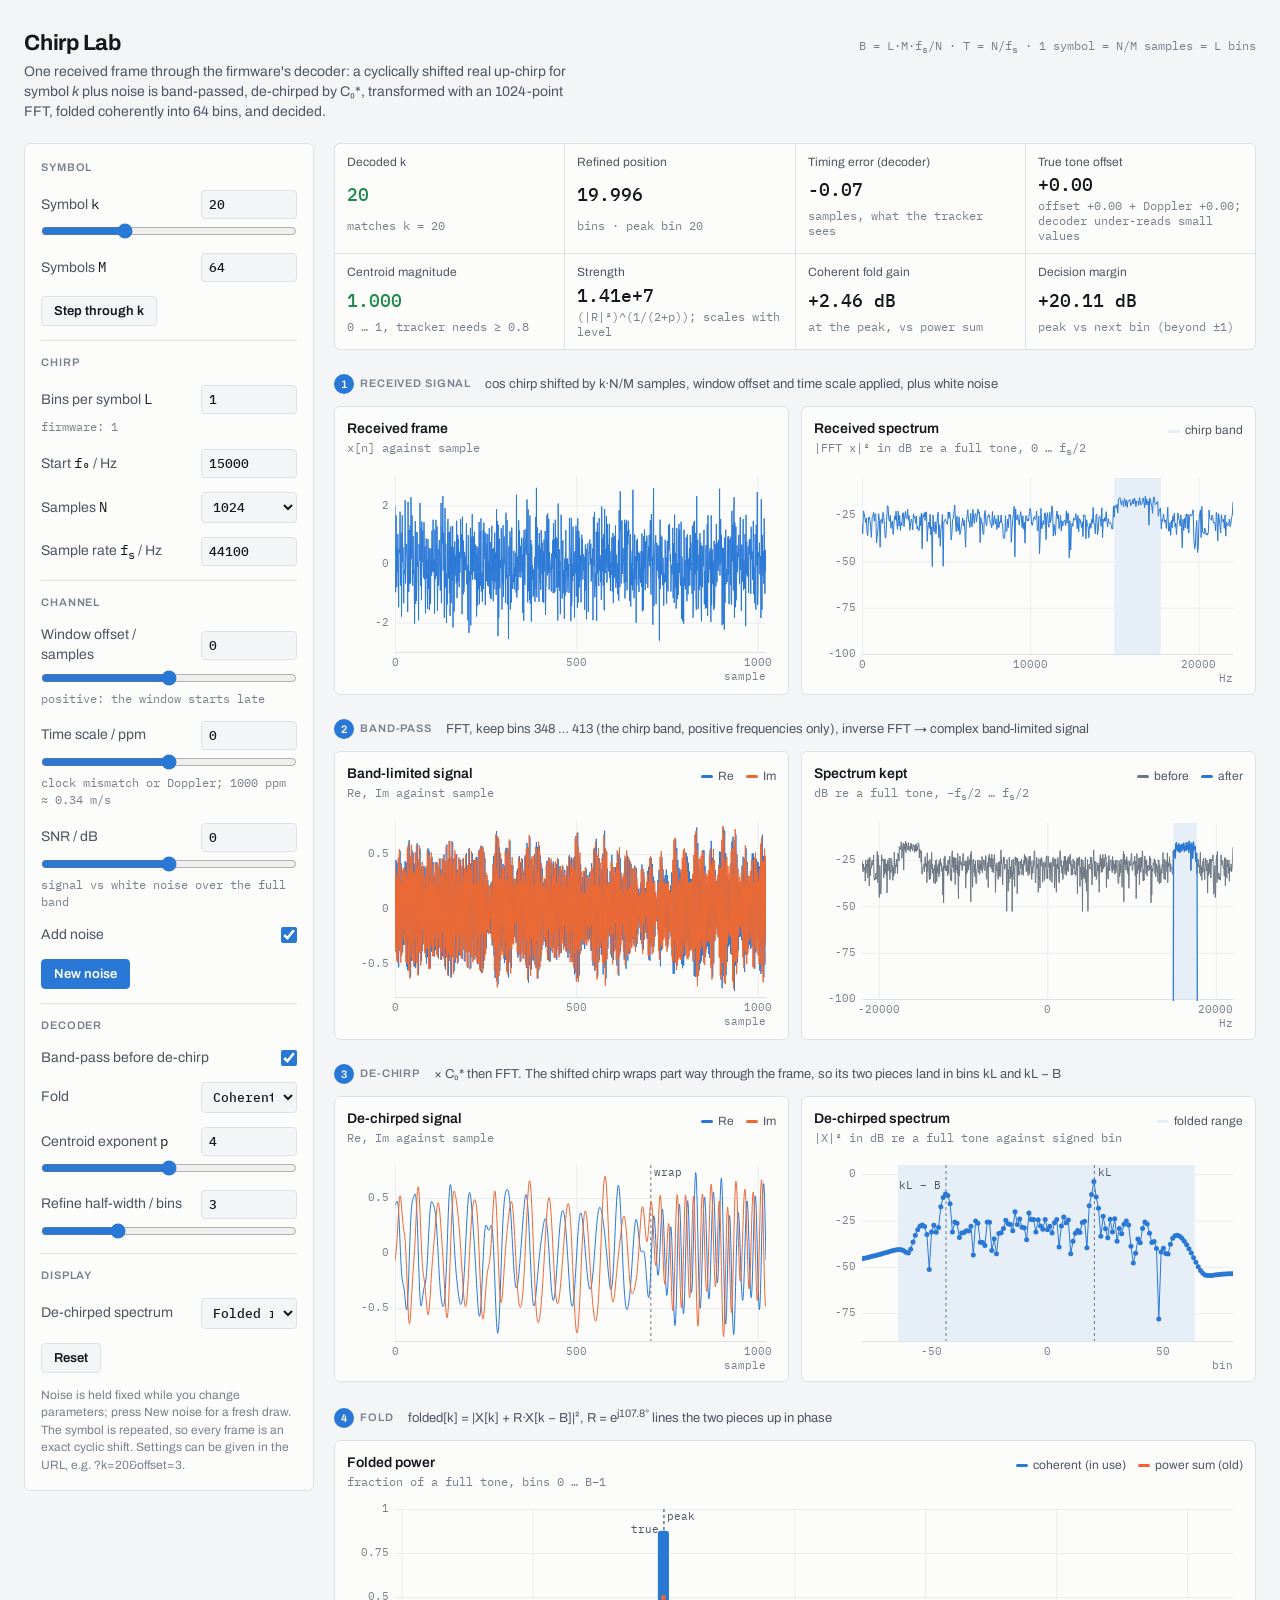
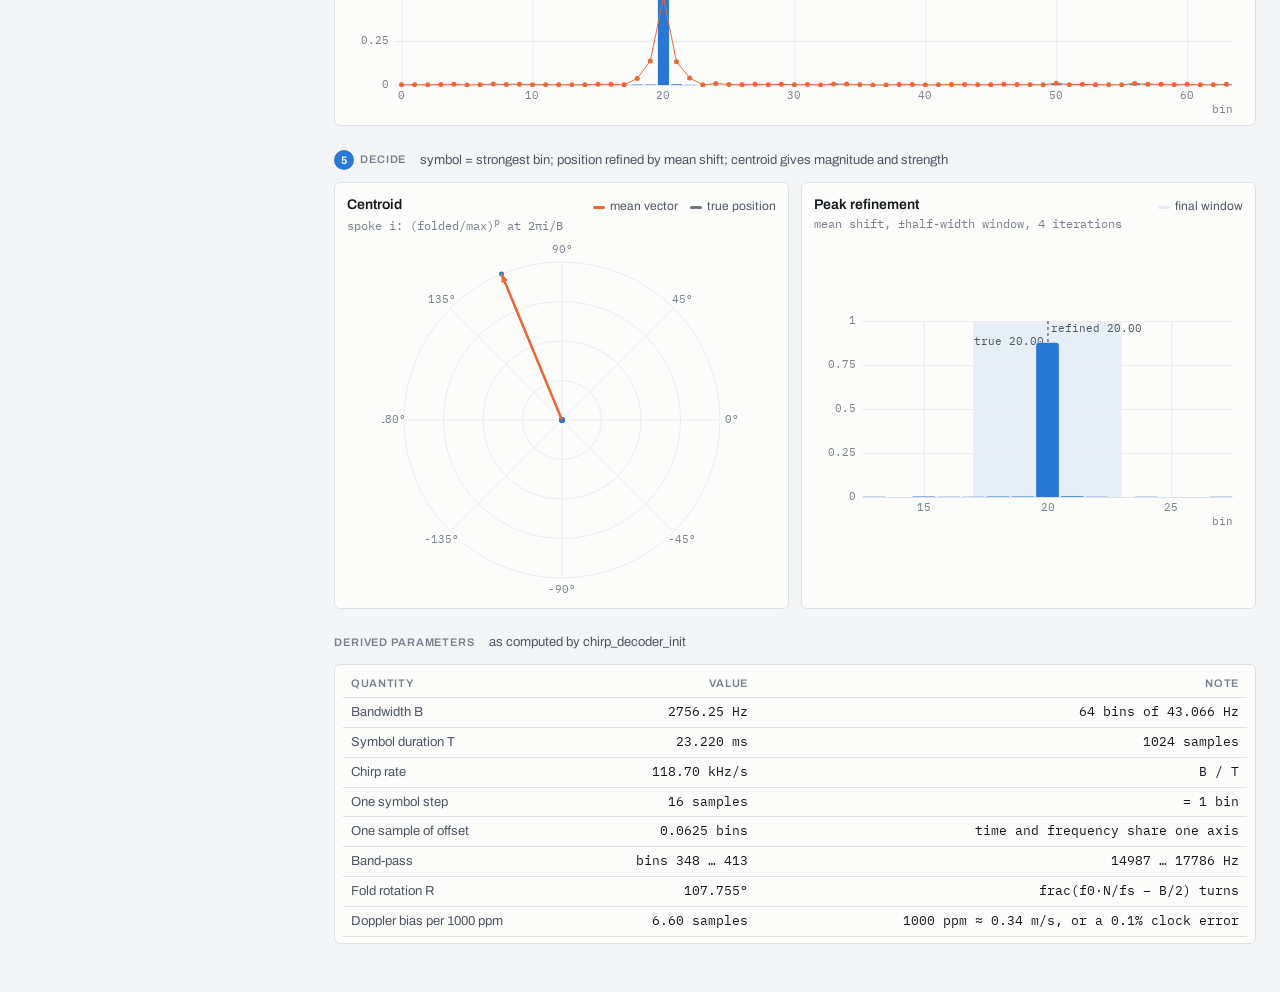
==== tools/chirp-lab/index.html @ 31086c86 "chirp-lab" ====
<!doctype html>
<html lang="en">
<head>
<meta charset="utf-8">
<meta name="viewport" content="width=device-width, initial-scale=1, viewport-fit=cover">
<title>Chirp Lab</title>
<link rel="preconnect" href="https://fonts.googleapis.com">
<link rel="preconnect" href="https://fonts.gstatic.com" crossorigin>
<link rel="stylesheet" href="https://fonts.googleapis.com/css2?family=Archivo:wght@400;500;600;700&family=IBM+Plex+Mono:wght@400;500&display=swap">
<link rel="stylesheet" href="style.css">
</head>
<body>
<!--
  Chirp Lab: the firmware's receive path, one stage per section.
  Structure (see README.md): dsp.js = maths (mirrors chirp_decoder.c),
  charts.js = plotting, app.js = controls and wiring, this file = layout.
  Each <figure id="..."> is filled in by the matching function in app.js.
-->
<div class="wrap">
  <header>
    <div>
      <h1>Chirp Lab</h1>
      <p class="sub">One received frame through the firmware's decoder: a cyclically shifted real up-chirp for symbol <i>k</i> plus noise is band-passed, de-chirped by C₀*, transformed with an <span id="nLabel">1024</span>-point FFT, folded coherently into <span id="binsLabel">64</span> bins, and decided.</p>
    </div>
    <span class="formula">B = L·M·f<sub>s</sub>/N · T = N/f<sub>s</sub> · 1 symbol = N/M samples = L bins</span>
  </header>

  <div class="layout">
    <aside class="rack" id="rack" aria-label="Parameters">
      <!-- Built by app.js from CONTROLS -->
    </aside>

    <main style="display:grid; gap:24px; min-width:0">
      <div class="readouts" aria-live="polite">
        <div class="ro"><span class="k">Decoded k</span><span class="v" id="roK">–</span><span class="u" id="roKU">–</span></div>
        <div class="ro"><span class="k">Refined position</span><span class="v" id="roPos">–</span><span class="u" id="roPosU">bins</span></div>
        <div class="ro"><span class="k">Timing error (decoder)</span><span class="v" id="roTe">–</span><span class="u" id="roTeU">samples</span></div>
        <div class="ro"><span class="k">True tone offset</span><span class="v" id="roTx">–</span><span class="u" id="roTxU">samples</span></div>
        <div class="ro"><span class="k">Centroid magnitude</span><span class="v" id="roMag">–</span><span class="u">0 … 1, tracker needs ≥ 0.8</span></div>
        <div class="ro"><span class="k">Strength</span><span class="v" id="roStr">–</span><span class="u">(|R|²)^(1/(2+p)); scales with level</span></div>
        <div class="ro"><span class="k">Coherent fold gain</span><span class="v" id="roGain">–</span><span class="u">at the peak, vs power sum</span></div>
        <div class="ro"><span class="k">Decision margin</span><span class="v" id="roMargin">–</span><span class="u">peak vs next bin (beyond ±1)</span></div>
      </div>

      <section class="section">
        <div class="section-head"><h2><span class="stage-no">1</span>Received signal</h2><p>cos chirp shifted by k·N/M samples, window offset and time scale applied, plus white noise</p></div>
        <div class="grid2">
          <figure id="figRxTime">
            <figcaption><div><b>Received frame</b><span class="formula">x[n] against sample</span></div></figcaption>
            <canvas aria-label="Received real signal against sample index"></canvas>
          </figure>
          <figure id="figRxSpec">
            <figcaption><div><b>Received spectrum</b><span class="formula">|FFT x|² in dB re a full tone, 0 … f<sub>s</sub>/2</span></div>
              <div class="legend"><span style="--sw:var(--band)">chirp band</span></div></figcaption>
            <canvas aria-label="Spectrum of the received signal with the chirp band shaded"></canvas>
          </figure>
        </div>
      </section>

      <section class="section">
        <div class="section-head"><h2><span class="stage-no">2</span>Band-pass</h2><p>FFT, keep bins <span id="bandLabel">–</span> (the chirp band, positive frequencies only), inverse FFT → complex band-limited signal</p></div>
        <div class="grid2">
          <figure id="figBpTime">
            <figcaption><div><b>Band-limited signal</b><span class="formula">Re, Im against sample</span></div>
              <div class="legend"><span style="--sw:var(--re)">Re</span><span style="--sw:var(--im)">Im</span></div></figcaption>
            <canvas aria-label="Real and imaginary parts of the band-limited signal"></canvas>
          </figure>
          <figure id="figBpSpec">
            <figcaption><div><b>Spectrum kept</b><span class="formula">dB re a full tone, −f<sub>s</sub>/2 … f<sub>s</sub>/2</span></div>
              <div class="legend"><span style="--sw:var(--mark)">before</span><span style="--sw:var(--re)">after</span></div></figcaption>
            <canvas aria-label="Spectrum before and after the band-pass"></canvas>
          </figure>
        </div>
      </section>

      <section class="section">
        <div class="section-head"><h2><span class="stage-no">3</span>De-chirp</h2><p>× C₀* then FFT. The shifted chirp wraps part way through the frame, so its two pieces land in bins kL and kL − B</p></div>
        <div class="grid2">
          <figure id="figDcTime">
            <figcaption><div><b>De-chirped signal</b><span class="formula">Re, Im against sample</span></div>
              <div class="legend"><span style="--sw:var(--re)">Re</span><span style="--sw:var(--im)">Im</span></div></figcaption>
            <canvas aria-label="Real and imaginary parts of the de-chirped signal, with the wrap point marked"></canvas>
          </figure>
          <figure id="figDcSpec">
            <figcaption><div><b>De-chirped spectrum</b><span class="formula">|X|² in dB re a full tone against signed bin</span></div>
              <div class="legend"><span style="--sw:var(--band)">folded range</span></div></figcaption>
            <canvas aria-label="Spectrum of the de-chirped signal against signed bin"></canvas>
          </figure>
        </div>
      </section>

      <section class="section">
        <div class="section-head"><h2><span class="stage-no">4</span>Fold</h2><p>folded[k] = |X[k] + R·X[k − B]|², R = e<sup>j<span id="rotLabel">–</span></sup> lines the two pieces up in phase</p></div>
        <figure id="figFold">
          <figcaption><div><b>Folded power</b><span class="formula">fraction of a full tone, bins 0 … B−1</span></div>
            <div class="legend"><span style="--sw:var(--re)" id="foldLegendA">coherent (firmware)</span><span style="--sw:var(--im)" id="foldLegendB">power sum (old)</span></div></figcaption>
          <canvas aria-label="Folded power per bin, comparing coherent folding with the old power sum"></canvas>
        </figure>
      </section>

      <section class="section">
        <div class="section-head"><h2><span class="stage-no">5</span>Decide</h2><p>symbol = strongest bin; position refined by mean shift; centroid gives magnitude and strength</p></div>
        <div class="grid2">
          <figure id="figPolar" class="polarfig">
            <figcaption><div><b>Centroid</b><span class="formula">spoke i: (folded/max)<sup>p</sup> at 2πi/B</span></div>
              <div class="legend"><span style="--sw:var(--im)">mean vector</span><span style="--sw:var(--mark)">true position</span></div></figcaption>
            <canvas aria-label="Polar plot of the folded power with the centroid vector"></canvas>
          </figure>
          <figure id="figRefine">
            <figcaption><div><b>Peak refinement</b><span class="formula">mean shift, ±half-width window, 4 iterations</span></div>
              <div class="legend"><span style="--sw:var(--band)">final window</span></div></figcaption>
            <canvas aria-label="Folded power near the peak with the mean-shift window"></canvas>
          </figure>
        </div>
      </section>

      <section class="section">
        <div class="section-head"><h2>Derived parameters</h2><p>as computed by chirp_decoder_init</p></div>
        <div class="tablewrap">
          <table class="regions params">
            <thead><tr><th>Quantity</th><th>Value</th><th>Note</th></tr></thead>
            <tbody id="paramRows"></tbody>
          </table>
        </div>
      </section>
    </main>
  </div>
</div>

<script src="dsp.js"></script>
<script src="charts.js"></script>
<script src="app.js"></script>
</body>
</html>
---- tools/chirp-lab/style.css ----
/* Layout: bench instrument. A fixed control rack on the left, readouts strip, then scope panels in a grid. */
:root {
  --bg: #f3f5f7;
  --panel: #fcfcfb;
  --line: #dde2e8;
  --grid: #e9edf1;
  --fg: #14181d;
  --fg-2: #4d5662;
  --fg-3: #77808c;
  --accent: #2a78d6;
  --re: #2a78d6;
  --im: #eb6834;
  --band: rgba(42, 120, 214, 0.10);
  --band-2: rgba(235, 104, 52, 0.12);
  --mark: #6d7783;
  --good: #1f8a4c;
  --warn: #b66a00;
  --font-ui: "Archivo", "Helvetica Neue", Arial, sans-serif;
  --font-data: "IBM Plex Mono", ui-monospace, "SFMono-Regular", Menlo, monospace;
}
@media (prefers-color-scheme: dark) {
  :root:not([data-theme="light"]) {
    --bg: #111315; --panel: #1a1b1d; --line: #2c3036; --grid: #24272b;
    --fg: #eef0f2; --fg-2: #b9bfc7; --fg-3: #8a929c; --accent: #3987e5;
    --re: #3987e5; --im: #d95926;
    --band: rgba(57, 135, 229, 0.16); --band-2: rgba(217, 89, 38, 0.18);
    --mark: #959ea8; --good: #45b877; --warn: #e2a03c;
    color-scheme: dark;
  }
}
:root[data-theme="dark"] {
  --bg: #111315; --panel: #1a1b1d; --line: #2c3036; --grid: #24272b;
  --fg: #eef0f2; --fg-2: #b9bfc7; --fg-3: #8a929c; --accent: #3987e5;
  --re: #3987e5; --im: #d95926;
  --band: rgba(57, 135, 229, 0.16); --band-2: rgba(217, 89, 38, 0.18);
  --mark: #959ea8; --good: #45b877; --warn: #e2a03c;
  color-scheme: dark;
}
* { box-sizing: border-box; }
body {
  background: var(--bg); color: var(--fg); font-family: var(--font-ui); font-size: 14px; line-height: 1.45;
  padding-left: max(16px, env(safe-area-inset-left, 0px));
  padding-right: max(16px, env(safe-area-inset-right, 0px));
  padding-block: 20px 40px;
}
.wrap { max-width: 1440px; margin: 0 auto; display: grid; gap: 20px; }
header { display: flex; flex-wrap: wrap; align-items: baseline; justify-content: space-between; gap: 8px 24px; }
h1 { font-size: 22px; font-weight: 700; letter-spacing: -0.01em; margin: 0; text-wrap: balance; }
.sub { color: var(--fg-2); margin: 2px 0 0; max-width: 70ch; }
.formula { font-family: var(--font-data); font-size: 12px; color: var(--fg-3); }
.layout { display: grid; grid-template-columns: 290px minmax(0, 1fr); gap: 20px; align-items: start; }
@media (max-width: 900px) { .layout { grid-template-columns: minmax(0, 1fr); } }

/* Control rack */
.rack { background: var(--panel); border: 1px solid var(--line); border-radius: 6px; padding: 16px; display: grid; gap: 14px; position: sticky; top: calc(env(safe-area-inset-top, 0px) + 12px); }
@media (max-width: 900px) { .rack { position: static; } }
.rack h2, .section h2 { font-size: 11px; font-weight: 600; text-transform: uppercase; letter-spacing: 0.08em; color: var(--fg-3); margin: 0; }
.field { display: grid; grid-template-columns: 1fr 96px; gap: 4px 10px; align-items: center; }
.field label { color: var(--fg-2); }
.field label i { font-family: var(--font-data); font-style: normal; color: var(--fg); }
.field input[type=number], .field select {
  font: 500 13px var(--font-data); color: var(--fg); background: var(--bg); border: 1px solid var(--line);
  border-radius: 4px; padding: 5px 7px; width: 100%; font-variant-numeric: tabular-nums;
}
.field input[type=range] { grid-column: 1 / -1; width: 100%; accent-color: var(--accent); margin: 0; }
.field .hint { grid-column: 1 / -1; font-size: 12px; color: var(--fg-3); font-family: var(--font-data); }
input:focus-visible, select:focus-visible, button:focus-visible { outline: 2px solid var(--accent); outline-offset: 1px; }
.divider { height: 1px; background: var(--line); }.btns { display: flex; gap: 8px; flex-wrap: wrap; }
button {
  font: 600 13px var(--font-ui); color: var(--fg); background: var(--bg); border: 1px solid var(--line);
  border-radius: 4px; padding: 7px 12px; cursor: pointer;
}
button:hover { border-color: var(--fg-3); }
button.primary { background: var(--accent); border-color: var(--accent); color: #fff; }
button[aria-pressed="true"] { background: var(--accent); border-color: var(--accent); color: #fff; }

/* Readouts */
@media (max-width: 700px) { .readouts { grid-template-columns: repeat(2, minmax(0, 1fr)) !important; } }
.readouts { display: grid; grid-template-columns: repeat(4, minmax(0, 1fr)); gap: 1px; background: var(--line); border: 1px solid var(--line); border-radius: 6px; overflow: hidden; }
.ro { background: var(--panel); padding: 10px 12px; display: grid; gap: 2px; min-width: 0; }
.ro .k { font-size: 12px; color: var(--fg-2); }
.ro .v { font: 500 18px var(--font-data); font-variant-numeric: tabular-nums; white-space: nowrap; overflow: hidden; text-overflow: ellipsis; }
.ro .u { font: 12px var(--font-data); color: var(--fg-3); }
.ro .v.sm { font-size: 15px; line-height: 1.6; }
.ro .v.good { color: var(--good); } .ro .v.warn { color: var(--warn); }

.section { display: grid; gap: 12px; }
.section-head { display: flex; flex-wrap: wrap; align-items: baseline; gap: 4px 14px; }
.section-head p { margin: 0; color: var(--fg-2); font-size: 13px; }
.grid2 { display: grid; grid-template-columns: repeat(2, minmax(0, 1fr)); gap: 12px; }
.grid3 { display: grid; grid-template-columns: minmax(0, 1.2fr) minmax(0, 1fr) minmax(0, 0.9fr); gap: 12px; }
@media (max-width: 1200px) { .grid3 { grid-template-columns: repeat(2, minmax(0, 1fr)); } .grid3 .polarfig { grid-column: 1 / -1; } }
@media (max-width: 700px) { .grid2, .grid3 { grid-template-columns: minmax(0, 1fr); } }

figure { margin: 0; background: var(--panel); border: 1px solid var(--line); border-radius: 6px; padding: 12px 12px 8px; display: grid; gap: 6px; position: relative; min-width: 0; }
figcaption { display: flex; flex-wrap: wrap; justify-content: space-between; gap: 4px 12px; align-items: baseline; }
figcaption b { font-weight: 600; font-size: 14px; }
figcaption .formula { display: block; }
.legend { display: flex; gap: 12px; font-size: 12px; color: var(--fg-2); }
.legend span { display: inline-flex; align-items: center; gap: 5px; }
.legend span::before { content: ""; width: 12px; height: 3px; border-radius: 2px; background: var(--sw); }
canvas { width: 100%; height: 220px; display: block; touch-action: pan-y; }
.polarfig canvas { height: auto; aspect-ratio: 1; max-width: 360px; margin: 0 auto; }
.tip {
  position: absolute; pointer-events: none; background: var(--panel); border: 1px solid var(--line); border-radius: 4px;
  padding: 6px 8px; font: 12px var(--font-data); color: var(--fg); box-shadow: 0 4px 14px rgba(0,0,0,0.12);
  white-space: nowrap; font-variant-numeric: tabular-nums; z-index: 2;
}
.tip .sw { display: inline-block; width: 8px; height: 8px; border-radius: 50%; margin-right: 5px; }

table.regions { width: 100%; border-collapse: collapse; font-size: 13px; font-variant-numeric: tabular-nums; }
.regions th, .regions td { text-align: right; padding: 5px 8px; border-bottom: 1px solid var(--line); white-space: nowrap; }
.regions th:first-child, .regions td:first-child { text-align: left; }
.regions th { font-weight: 600; color: var(--fg-3); font-size: 11px; text-transform: uppercase; letter-spacing: 0.06em; }
.regions td { font-family: var(--font-data); }
.regions td:first-child { font-family: var(--font-ui); color: var(--fg-2); }
.tablewrap { overflow-x: auto; background: var(--panel); border: 1px solid var(--line); border-radius: 6px; padding: 6px 8px; }
.note { font-size: 12px; color: var(--fg-3); margin: 0; }
@media (prefers-reduced-motion: reduce) { * { transition: none !important; } }

/* Additions for the pipeline layout */
.field.check { grid-template-columns: 1fr auto; }
.field.check input { width: 16px; height: 16px; accent-color: var(--accent); margin: 0; }
.stage-no { display: inline-grid; place-items: center; width: 20px; height: 20px; border-radius: 50%; background: var(--accent); color: #fff; font: 600 11px var(--font-ui); margin-right: 6px; }
.section-head h2 { display: inline-flex; align-items: center; }
.params td:nth-child(2) { font-family: var(--font-data); }
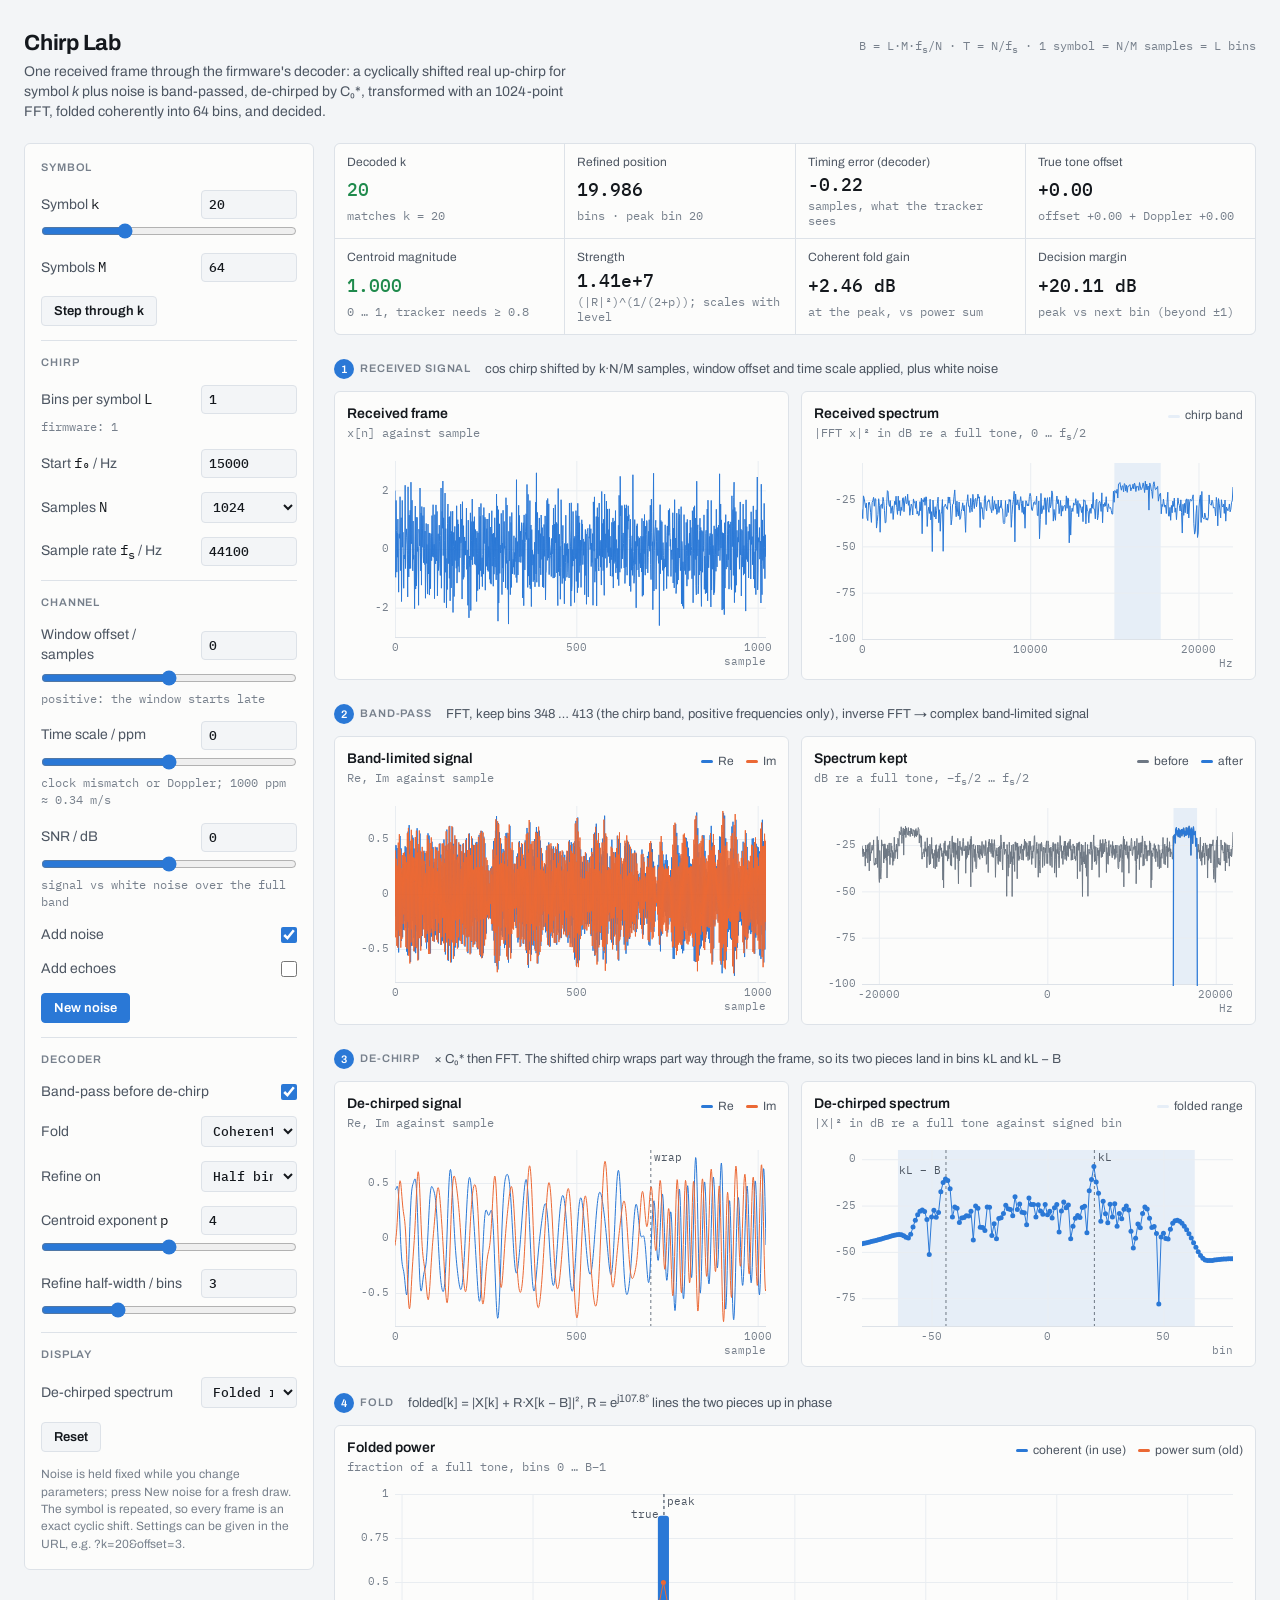
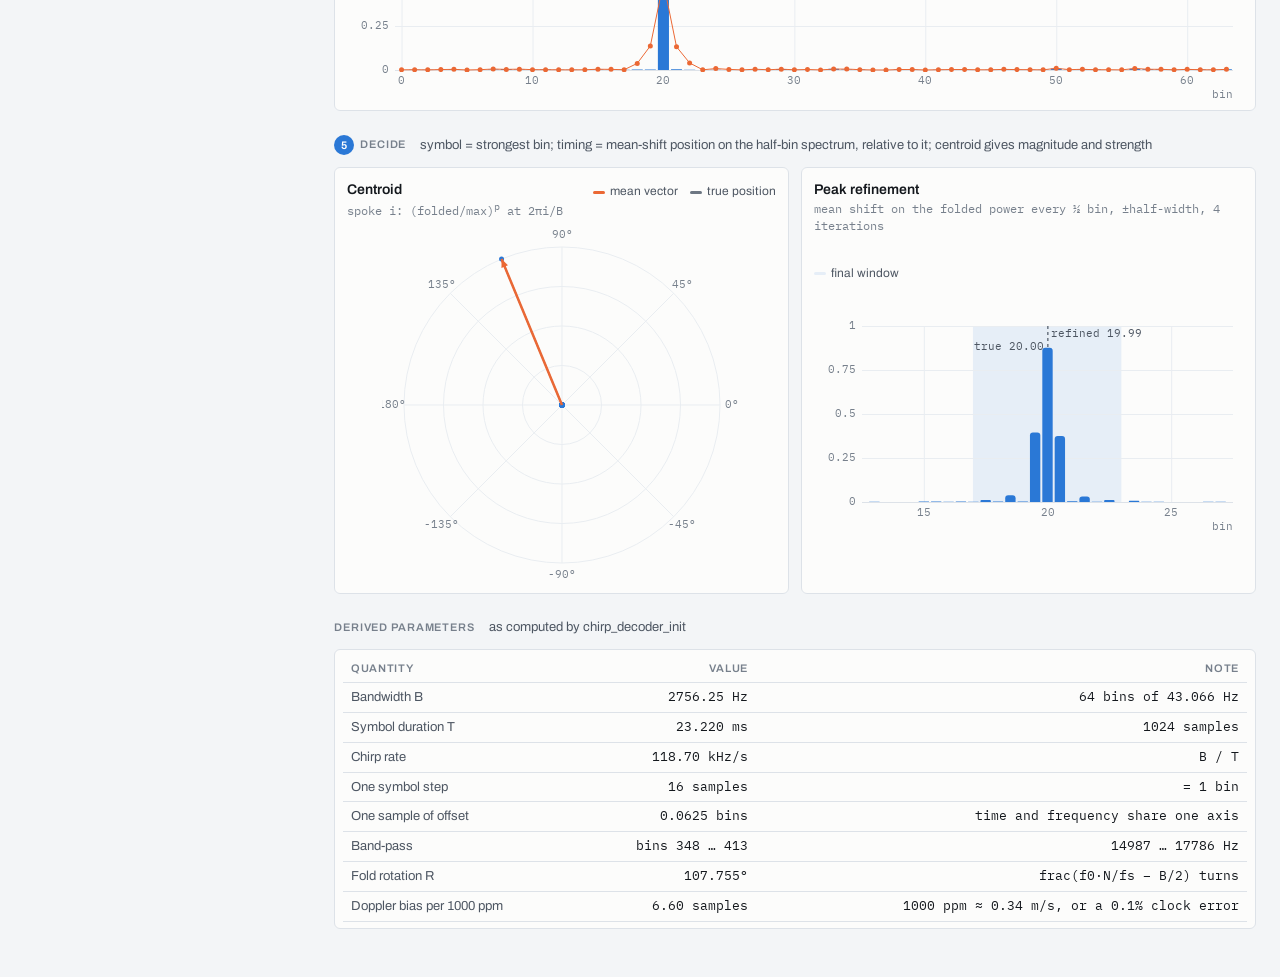
==== commit 983c65f6: "halfbins" ====
--- a/tools/chirp-lab/index.html
+++ b/tools/chirp-lab/index.html
@@ -99,7 +99,7 @@
       </section>
 
       <section class="section">
-        <div class="section-head"><h2><span class="stage-no">5</span>Decide</h2><p>symbol = strongest bin; position refined by mean shift; centroid gives magnitude and strength</p></div>
+        <div class="section-head"><h2><span class="stage-no">5</span>Decide</h2><p>symbol = strongest bin; timing = mean-shift position on the half-bin spectrum, relative to it; centroid gives magnitude and strength</p></div>
         <div class="grid2">
           <figure id="figPolar" class="polarfig">
             <figcaption><div><b>Centroid</b><span class="formula">spoke i: (folded/max)<sup>p</sup> at 2πi/B</span></div>
@@ -107,7 +107,7 @@
             <canvas aria-label="Polar plot of the folded power with the centroid vector"></canvas>
           </figure>
           <figure id="figRefine">
-            <figcaption><div><b>Peak refinement</b><span class="formula">mean shift, ±half-width window, 4 iterations</span></div>
+            <figcaption><div><b>Peak refinement</b><span class="formula">mean shift on the folded power every ½ bin, ±half-width, 4 iterations</span></div>
               <div class="legend"><span style="--sw:var(--band)">final window</span></div></figcaption>
             <canvas aria-label="Folded power near the peak with the mean-shift window"></canvas>
           </figure>
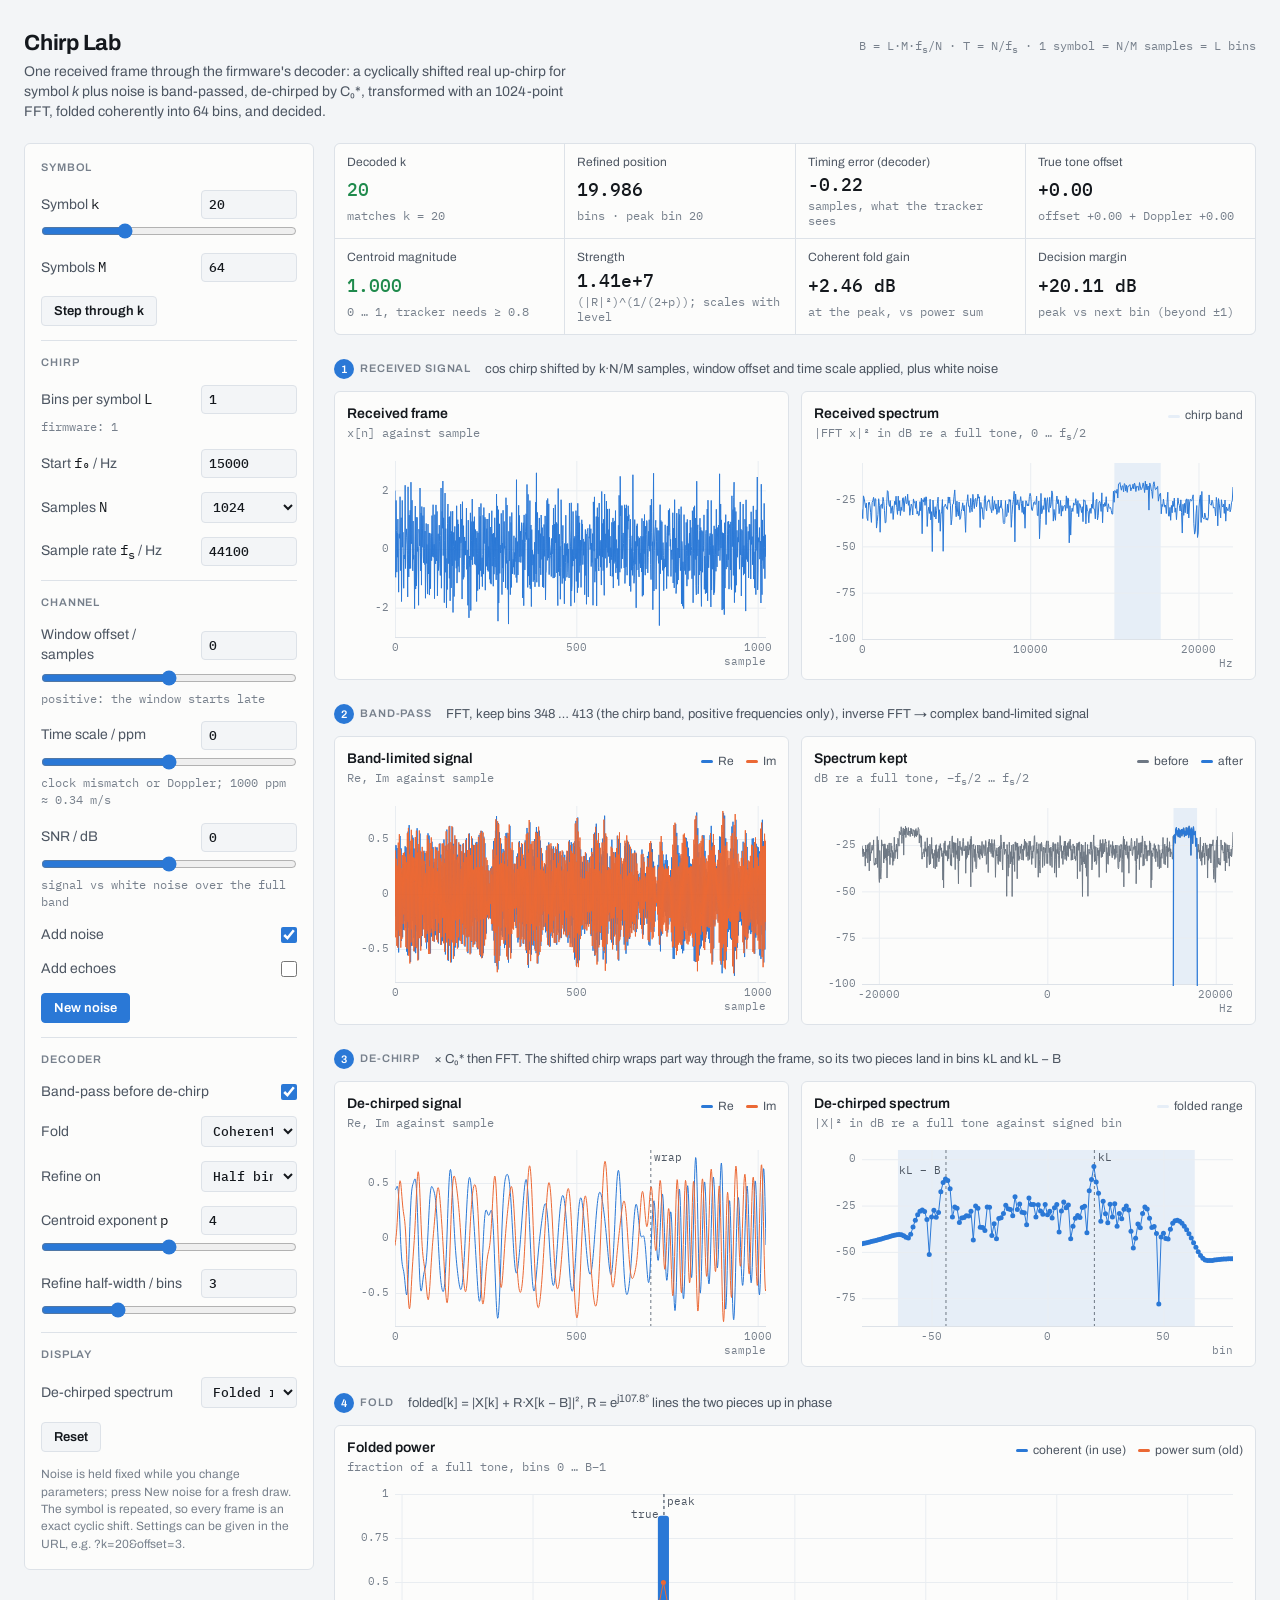
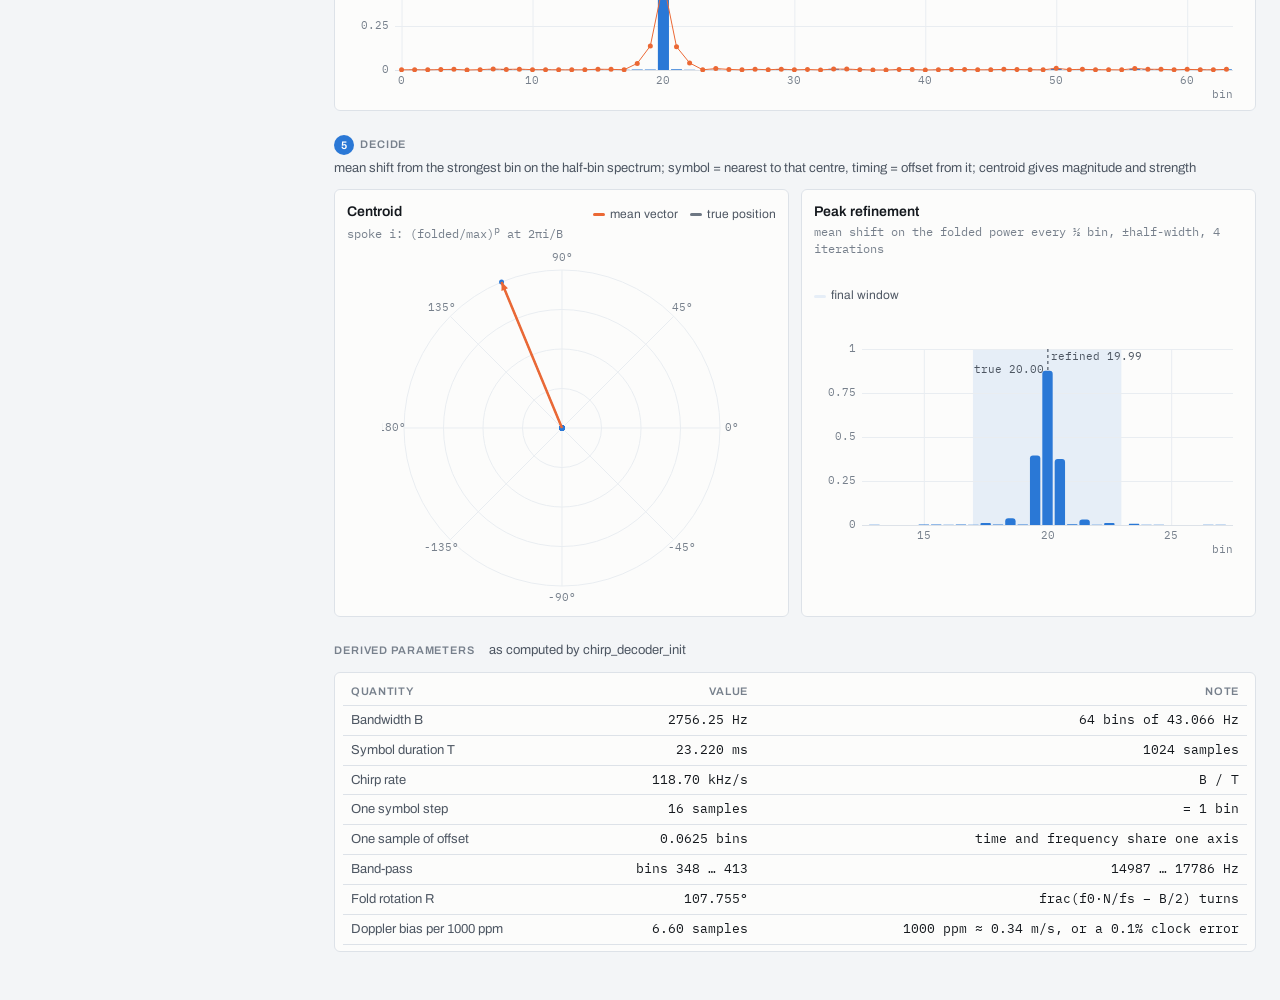
==== commit 60938f57: "Halfbins" ====
--- a/tools/chirp-lab/index.html
+++ b/tools/chirp-lab/index.html
@@ -99,7 +99,7 @@
       </section>
 
       <section class="section">
-        <div class="section-head"><h2><span class="stage-no">5</span>Decide</h2><p>symbol = strongest bin; timing = mean-shift position on the half-bin spectrum, relative to it; centroid gives magnitude and strength</p></div>
+        <div class="section-head"><h2><span class="stage-no">5</span>Decide</h2><p>mean shift from the strongest bin on the half-bin spectrum; symbol = nearest to that centre, timing = offset from it; centroid gives magnitude and strength</p></div>
         <div class="grid2">
           <figure id="figPolar" class="polarfig">
             <figcaption><div><b>Centroid</b><span class="formula">spoke i: (folded/max)<sup>p</sup> at 2πi/B</span></div>
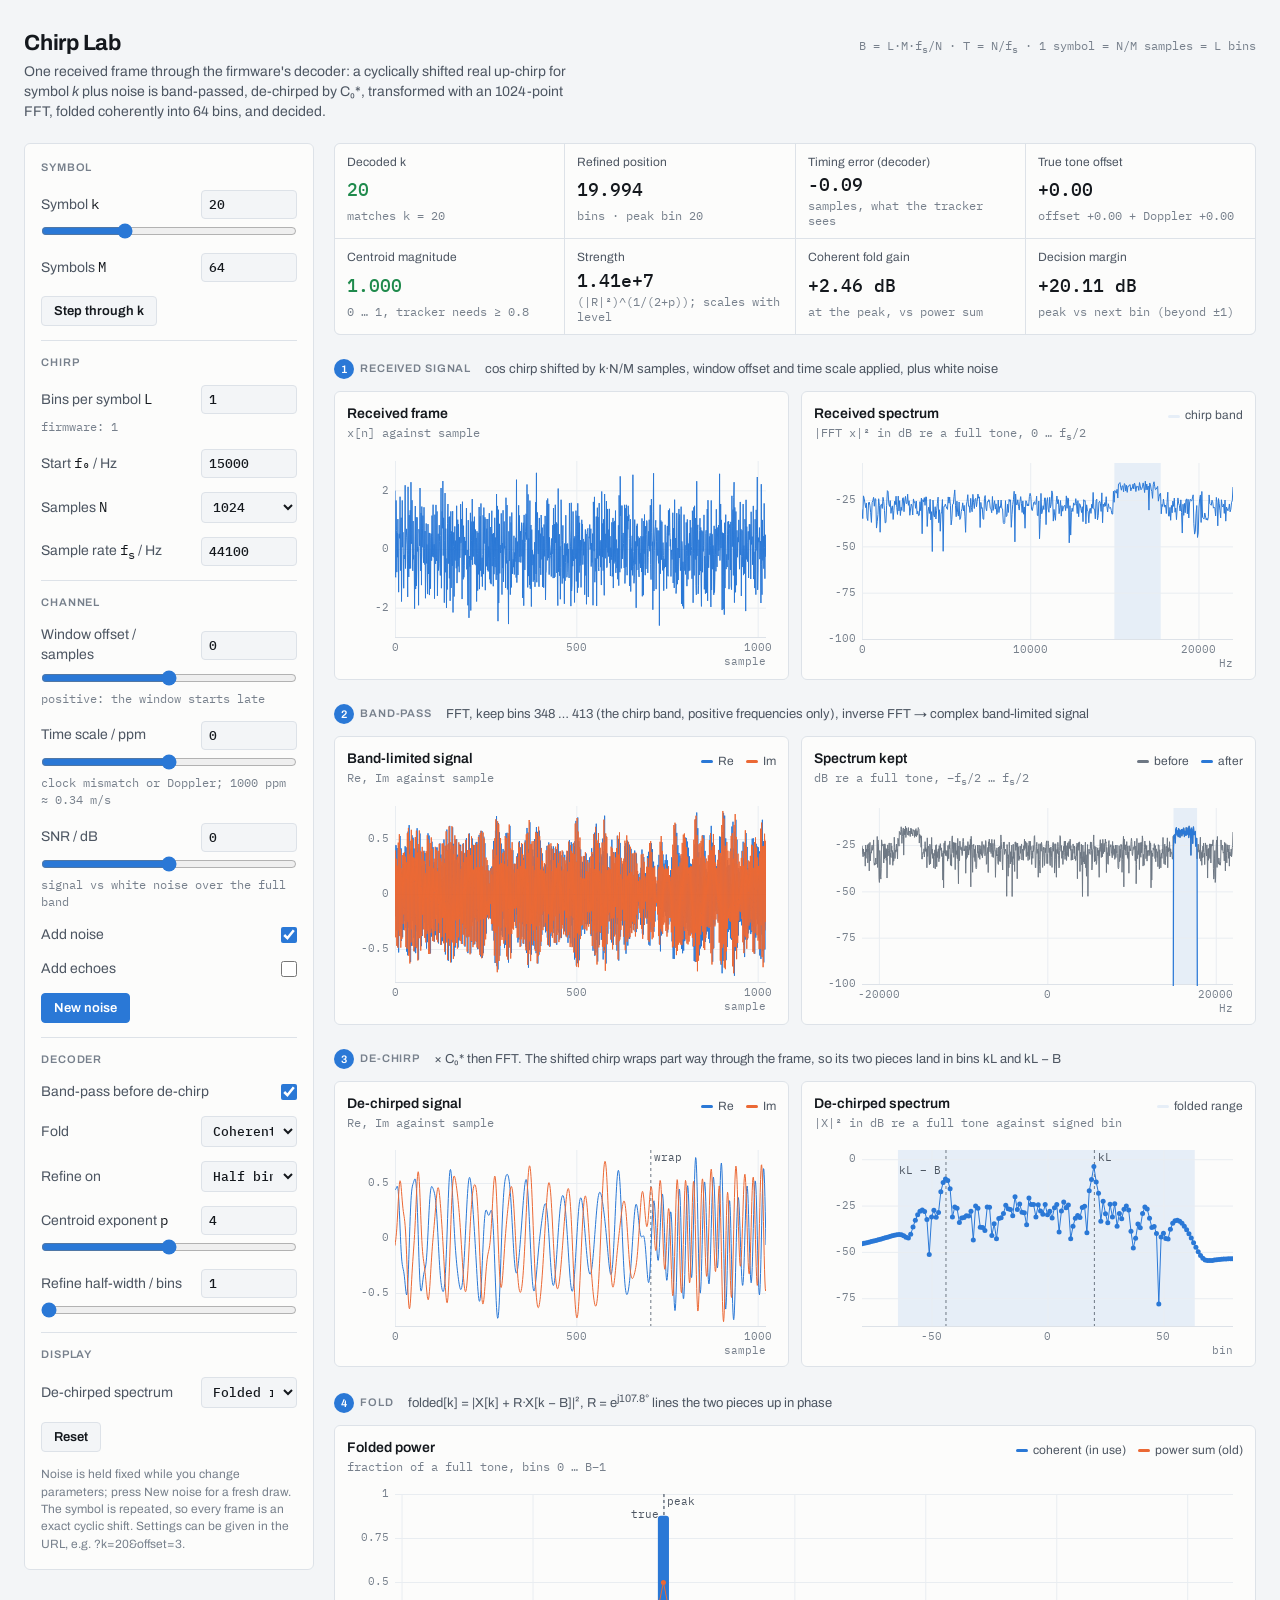
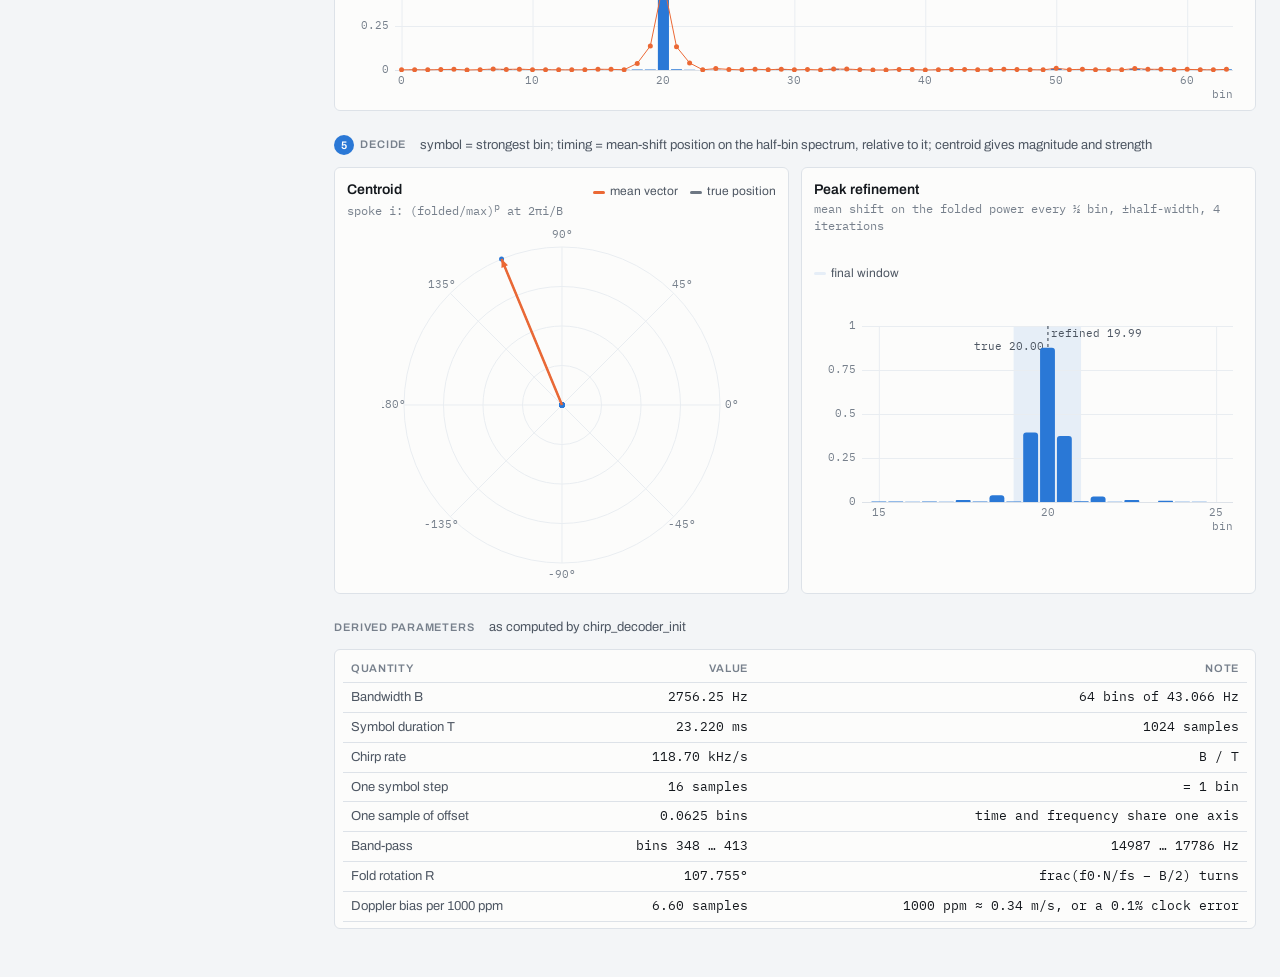
==== commit a9309bc7: "Merge 6f338365252e4df0bdf5ba2145c510396ed96a6f into 31086c866577431b108d8bc8150da6da3c6c5b04" ====
--- a/tools/chirp-lab/index.html
+++ b/tools/chirp-lab/index.html
@@ -99,7 +99,7 @@
       </section>
 
       <section class="section">
-        <div class="section-head"><h2><span class="stage-no">5</span>Decide</h2><p>mean shift from the strongest bin on the half-bin spectrum; symbol = nearest to that centre, timing = offset from it; centroid gives magnitude and strength</p></div>
+        <div class="section-head"><h2><span class="stage-no">5</span>Decide</h2><p>symbol = strongest bin; timing = mean-shift position on the half-bin spectrum, relative to it; centroid gives magnitude and strength</p></div>
         <div class="grid2">
           <figure id="figPolar" class="polarfig">
             <figcaption><div><b>Centroid</b><span class="formula">spoke i: (folded/max)<sup>p</sup> at 2πi/B</span></div>
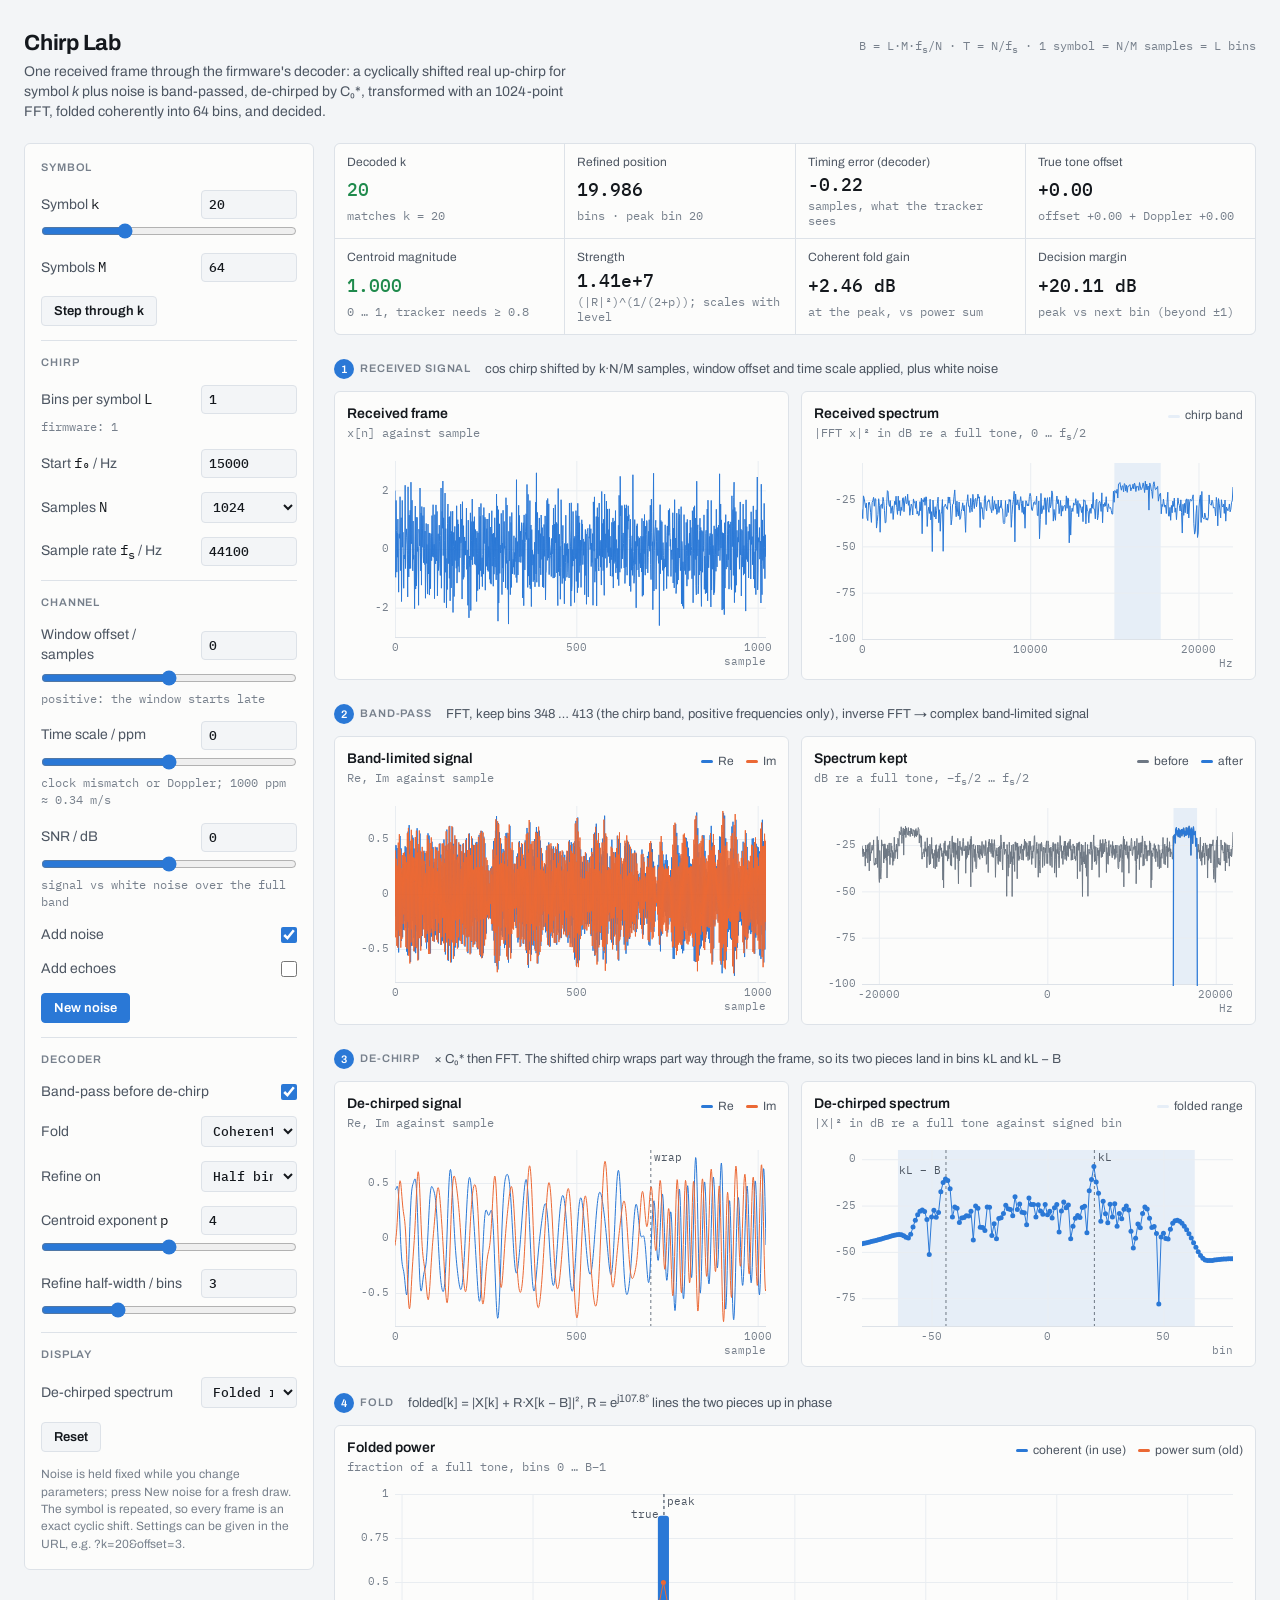
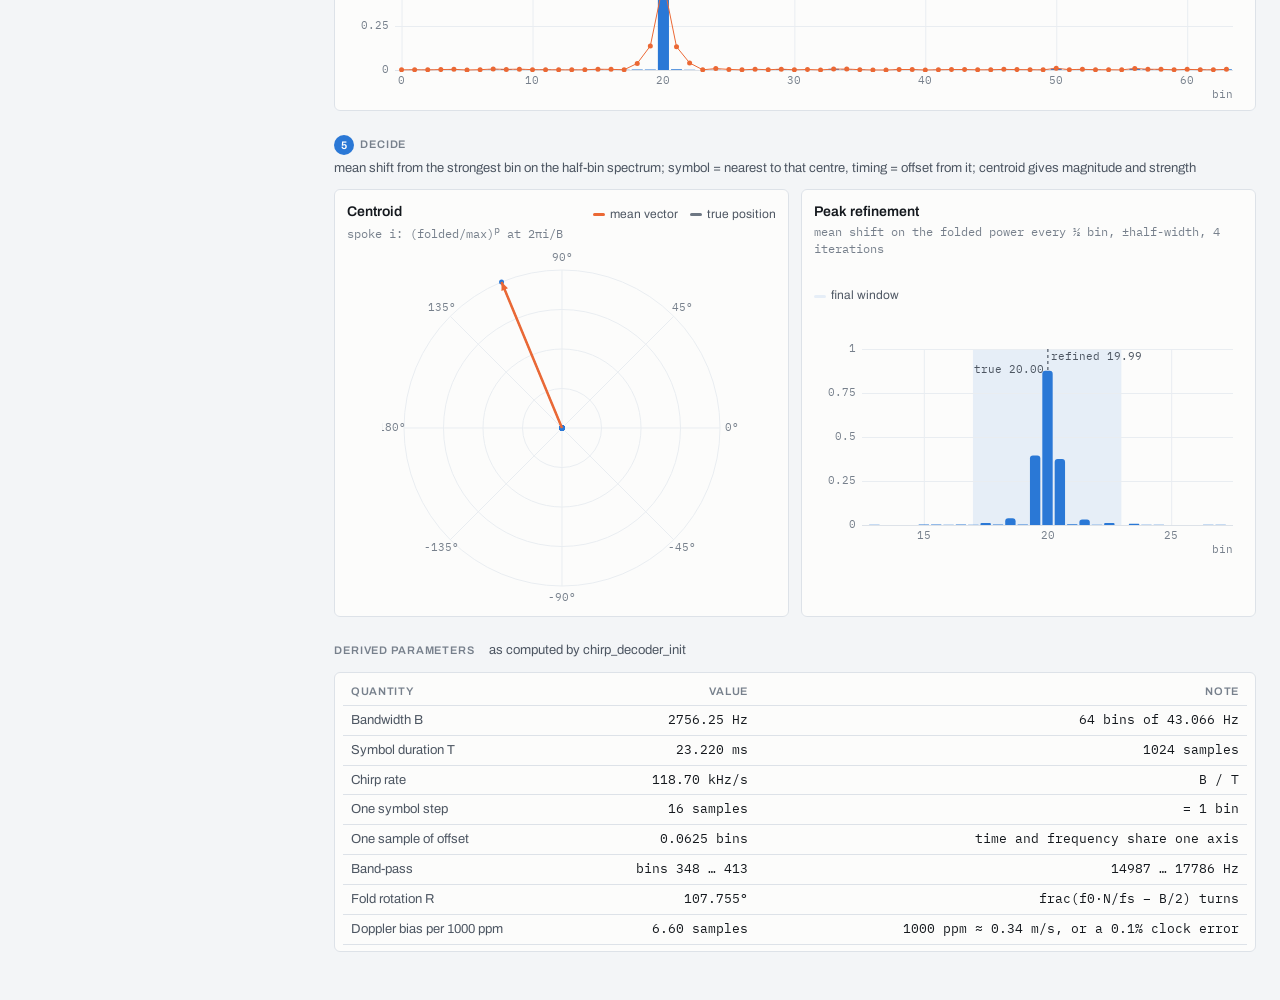
==== commit a5e58e9c: "Merge pull request #5 from fruit-bat/feature/halfbins Halfbins" ====
--- a/tools/chirp-lab/index.html
+++ b/tools/chirp-lab/index.html
@@ -99,7 +99,7 @@
       </section>
 
       <section class="section">
-        <div class="section-head"><h2><span class="stage-no">5</span>Decide</h2><p>symbol = strongest bin; timing = mean-shift position on the half-bin spectrum, relative to it; centroid gives magnitude and strength</p></div>
+        <div class="section-head"><h2><span class="stage-no">5</span>Decide</h2><p>mean shift from the strongest bin on the half-bin spectrum; symbol = nearest to that centre, timing = offset from it; centroid gives magnitude and strength</p></div>
         <div class="grid2">
           <figure id="figPolar" class="polarfig">
             <figcaption><div><b>Centroid</b><span class="formula">spoke i: (folded/max)<sup>p</sup> at 2πi/B</span></div>
